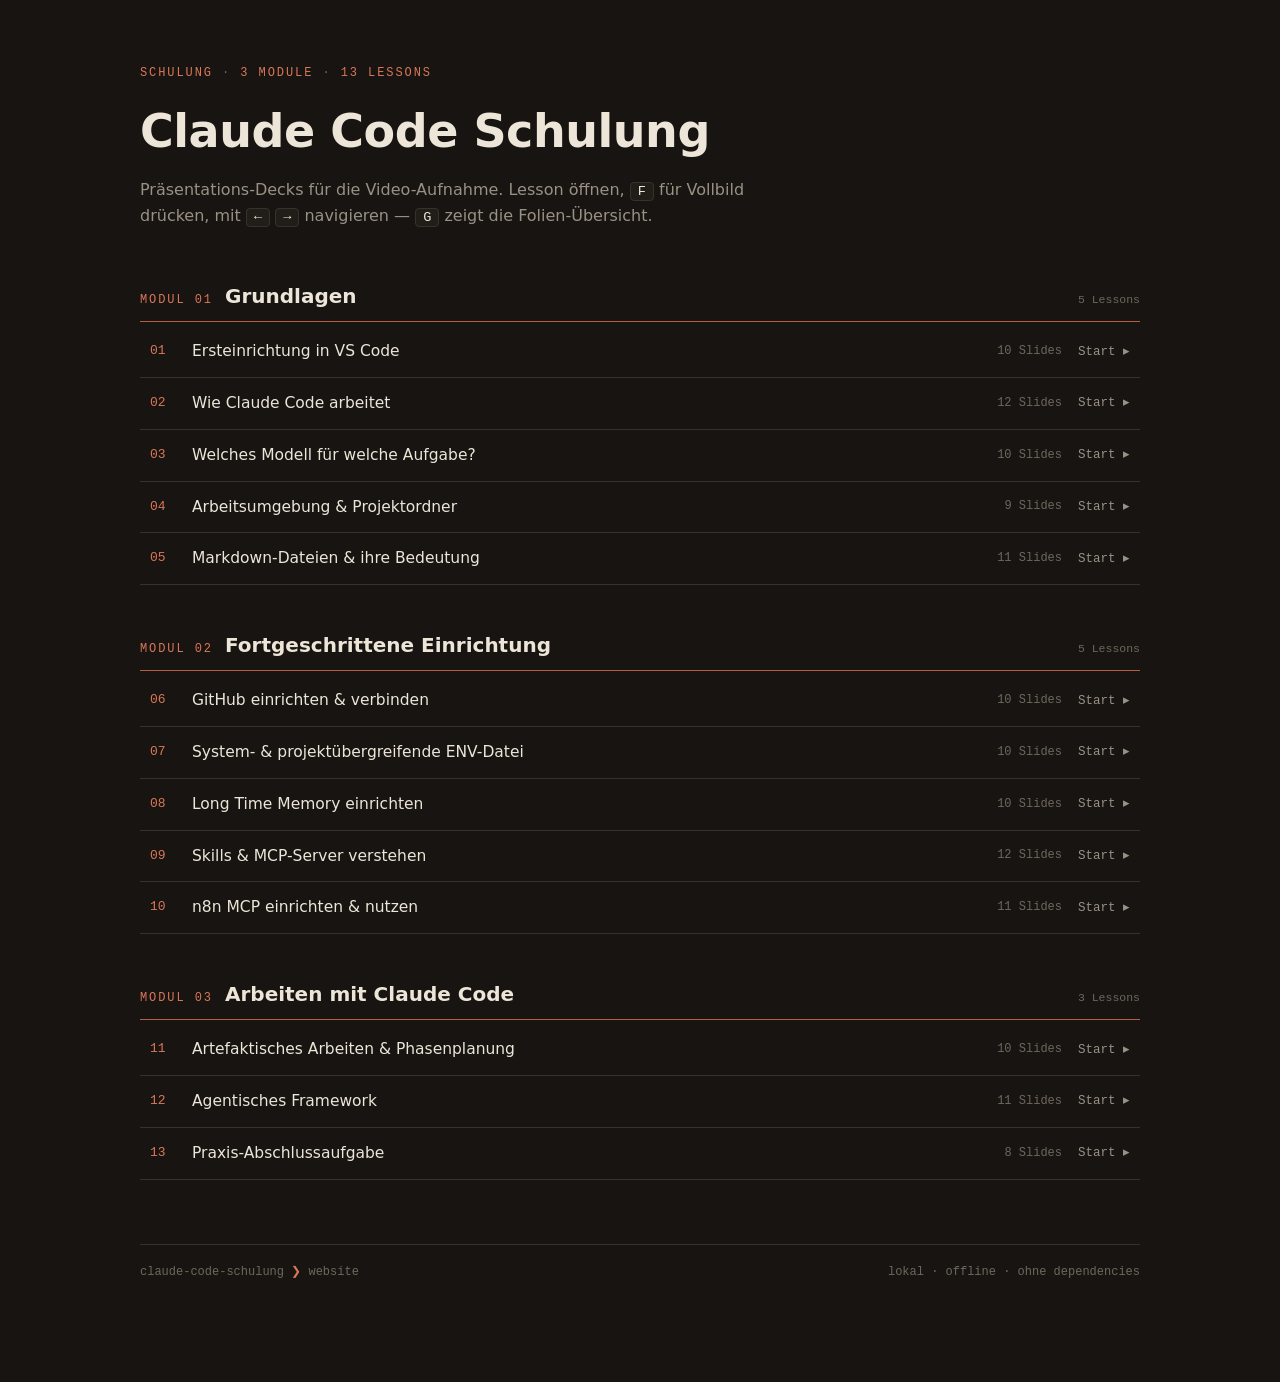
==== index.html @ 9a0b6b15 "Claude-Code-Schulung Slides (statische Website) Co-Authored-By: Claude Fable 5 <noreply@anthropic.co" ====
<!DOCTYPE html>
<html lang="de">
<head>
<meta charset="utf-8">
<meta name="viewport" content="width=device-width,initial-scale=1">
<title>Claude Code Schulung — Präsentationen</title>
<link rel="stylesheet" href="assets/style.css">
</head>
<body class="hub">
<div class="hubwrap">

<header class="hubmast">
  <div class="eyebrow">schulung <span class="dim">·</span> 3 module <span class="dim">·</span> 13 lessons</div>
  <h1>Claude Code Schulung</h1>
  <p class="hs">Präsentations-Decks für die Video-Aufnahme. Lesson öffnen, <span class="kbd2">F</span> für Vollbild drücken, mit <span class="kbd2">←</span> <span class="kbd2">→</span> navigieren — <span class="kbd2">G</span> zeigt die Folien-Übersicht.</p>
</header>

<section class="modblock">
  <div class="mh"><span class="mn">Modul 01</span><span class="mt">Grundlagen</span><span class="mc">5 Lessons</span></div>
  <a class="lrow" href="lessons/lesson-01.html"><span class="ln">01</span><span class="lt">Ersteinrichtung in VS Code</span><span class="lc">10 Slides</span><span class="go">Start ▸</span></a>
  <a class="lrow" href="lessons/lesson-02.html"><span class="ln">02</span><span class="lt">Wie Claude Code arbeitet</span><span class="lc">12 Slides</span><span class="go">Start ▸</span></a>
  <a class="lrow" href="lessons/lesson-03.html"><span class="ln">03</span><span class="lt">Welches Modell für welche Aufgabe?</span><span class="lc">10 Slides</span><span class="go">Start ▸</span></a>
  <a class="lrow" href="lessons/lesson-04.html"><span class="ln">04</span><span class="lt">Arbeitsumgebung &amp; Projektordner</span><span class="lc">9 Slides</span><span class="go">Start ▸</span></a>
  <a class="lrow" href="lessons/lesson-05.html"><span class="ln">05</span><span class="lt">Markdown-Dateien &amp; ihre Bedeutung</span><span class="lc">11 Slides</span><span class="go">Start ▸</span></a>
</section>

<section class="modblock">
  <div class="mh"><span class="mn">Modul 02</span><span class="mt">Fortgeschrittene Einrichtung</span><span class="mc">5 Lessons</span></div>
  <a class="lrow" href="lessons/lesson-06.html"><span class="ln">06</span><span class="lt">GitHub einrichten &amp; verbinden</span><span class="lc">10 Slides</span><span class="go">Start ▸</span></a>
  <a class="lrow" href="lessons/lesson-07.html"><span class="ln">07</span><span class="lt">System- &amp; projektübergreifende ENV-Datei</span><span class="lc">10 Slides</span><span class="go">Start ▸</span></a>
  <a class="lrow" href="lessons/lesson-08.html"><span class="ln">08</span><span class="lt">Long Time Memory einrichten</span><span class="lc">10 Slides</span><span class="go">Start ▸</span></a>
  <a class="lrow" href="lessons/lesson-09.html"><span class="ln">09</span><span class="lt">Skills &amp; MCP-Server verstehen</span><span class="lc">12 Slides</span><span class="go">Start ▸</span></a>
  <a class="lrow" href="lessons/lesson-10.html"><span class="ln">10</span><span class="lt">n8n MCP einrichten &amp; nutzen</span><span class="lc">11 Slides</span><span class="go">Start ▸</span></a>
</section>

<section class="modblock">
  <div class="mh"><span class="mn">Modul 03</span><span class="mt">Arbeiten mit Claude Code</span><span class="mc">3 Lessons</span></div>
  <a class="lrow" href="lessons/lesson-11.html"><span class="ln">11</span><span class="lt">Artefaktisches Arbeiten &amp; Phasenplanung</span><span class="lc">10 Slides</span><span class="go">Start ▸</span></a>
  <a class="lrow" href="lessons/lesson-12.html"><span class="ln">12</span><span class="lt">Agentisches Framework</span><span class="lc">11 Slides</span><span class="go">Start ▸</span></a>
  <a class="lrow" href="lessons/lesson-13.html"><span class="ln">13</span><span class="lt">Praxis-Abschlussaufgabe</span><span class="lc">8 Slides</span><span class="go">Start ▸</span></a>
</section>

<footer class="hubfoot">
  <span>claude-code-schulung <span style="color:var(--clay)">❯</span> website</span>
  <span>lokal · offline · ohne dependencies</span>
</footer>

</div>
</body>
</html>
---- assets/style.css ----
/* ============================================================
   CLAUDE-CODE-SCHULUNG — Design-System
   "IDE trifft Bühne" · dunkle Aufnahme-Bühne, Clay-Akzent
   Ein Stylesheet für Hub (index.html) + alle 13 Lesson-Decks.
   ============================================================ */

:root{
  --ink:#171411;            /* Seiten-Hintergrund */
  --stage:#100e0c;          /* Slide-Bühne */
  --panel:#211d18;          /* Karten/Flächen */
  --panel2:#2a251f;
  --line:#37312a;           /* Hairlines */
  --cream:#ece5d8;          /* Primärtext */
  --muted:#9a9184;          /* Sekundärtext */
  --faint:#6f675c;          /* Tertiär/Labels */
  --clay:#d97757;           /* DER Akzent (Claude-Terracotta) */
  --clay-deep:#b45f43;
  --clay-soft:rgba(217,119,87,.13);
  --sage:#97b07d;           /* semantisch: Do / Erfolg */
  --brick:#c0544a;          /* semantisch: Don't / Fehler */
  --amber:#d9a962;          /* semantisch: Hinweis */
  --f-disp:Bahnschrift,'Segoe UI Semibold','Segoe UI',system-ui,sans-serif;
  --f-body:'Segoe UI',system-ui,-apple-system,sans-serif;
  --f-mono:'Cascadia Code',Consolas,'Courier New',monospace;
}
*{box-sizing:border-box;margin:0;padding:0}
html{scroll-behavior:smooth}
body{background:var(--ink);color:var(--cream);font-family:var(--f-body);font-size:16px;line-height:1.6;-webkit-font-smoothing:antialiased}
a{color:var(--clay);text-decoration:none}
a:hover{text-decoration:underline}
::selection{background:var(--clay);color:var(--ink)}
button:focus-visible,a:focus-visible{outline:2px solid var(--clay);outline-offset:2px}

/* ============================================================
   LESSON-SEITE (Player)
   ============================================================ */
body.lesson{min-height:100vh;display:flex;flex-direction:column;padding:0 22px 26px}
.topbar{display:flex;align-items:center;gap:18px;max-width:1400px;width:100%;margin:0 auto;padding:16px 4px 14px;flex-wrap:wrap}
.topbar .back{font-family:var(--f-mono);font-size:13px;color:var(--muted);white-space:nowrap}
.topbar .back:hover{color:var(--clay);text-decoration:none}
.tb-title{font-family:var(--f-disp);font-weight:600;font-size:16px;color:var(--cream)}
.tb-hint{margin-left:auto;font-family:var(--f-mono);font-size:12px;color:var(--faint)}
.tb-hint b{color:var(--muted);font-weight:400;border:1px solid var(--line);border-radius:4px;padding:1px 7px;background:var(--panel)}
.playerbox{width:100%;max-width:1400px;margin:0 auto;flex:1;display:flex;flex-direction:column;justify-content:center}

/* Vollbild-Wrapper: hält 16:9 auch auf Nicht-16:9-Screens (Letterbox) */
#fswrap{background:#000;border-radius:10px}
#fswrap:fullscreen{display:flex;align-items:center;justify-content:center;border-radius:0}
#fswrap:fullscreen .stage{width:min(100vw,calc(100vh*16/9));border:0;border-radius:0}

.stage{position:relative;width:100%;aspect-ratio:16/9;background:var(--stage);overflow:hidden;border-radius:10px;
  border:1px solid var(--line);container-type:inline-size;cursor:default;outline:none}

/* ---------- Slide-Basis: Inhalt IMMER vertikal zentriert ---------- */
.slide{position:absolute;inset:0;padding:5cqi 7.5cqi 8cqi;display:flex;flex-direction:column;justify-content:center;
  overflow:hidden;opacity:0;visibility:hidden;transform:translateY(1.2cqi);
  transition:opacity .38s ease,transform .38s ease,visibility .38s}
.slide.on{opacity:1;visibility:visible;transform:none}
@media(prefers-reduced-motion:reduce){.slide{transition:none}}

.s-eyebrow{font-family:var(--f-mono);font-size:1.5cqi;letter-spacing:.18em;text-transform:uppercase;color:var(--clay);margin-bottom:2.2cqi}
.s-eyebrow .dim{color:var(--faint)}
.s-title{font-family:var(--f-disp);font-weight:600;font-size:4.3cqi;line-height:1.12;letter-spacing:-.005em;text-wrap:balance;margin-bottom:3.2cqi}
.s-sub{font-size:2.1cqi;color:var(--muted);margin-top:-1.8cqi;margin-bottom:3cqi;max-width:70%}
.s-body{font-size:2.1cqi;color:var(--muted)}

/* ============================================================
   ARCHETYP A1 — TITEL
   ============================================================ */
.t-big{font-family:var(--f-disp);font-weight:600;font-size:7cqi;line-height:1.05;letter-spacing:-.012em;text-wrap:balance;max-width:82%}
.t-sub{font-size:2.4cqi;color:var(--muted);margin-top:2.8cqi;max-width:62%}
.t-prompt{font-family:var(--f-mono);font-size:1.9cqi;color:var(--faint);margin-top:5.5cqi}
.t-prompt .chev{color:var(--clay)}
.t-prompt .cursor{display:inline-block;width:1cqi;height:2.3cqi;background:var(--clay);vertical-align:text-bottom;margin-left:.5cqi;animation:blink 1.1s steps(1) infinite}
@keyframes blink{50%{opacity:0}}
@media(prefers-reduced-motion:reduce){.t-prompt .cursor{animation:none}}

/* ============================================================
   ARCHETYP A2 — LERNZIELE (max 4–5)
   ============================================================ */
.goals{display:flex;flex-direction:column;gap:2cqi;max-width:84%}
.goal{display:flex;gap:2.6cqi;align-items:baseline;border-bottom:1px solid var(--line);padding-bottom:2cqi}
.goal:last-child{border-bottom:0;padding-bottom:0}
.goal .n{font-family:var(--f-mono);font-size:1.7cqi;color:var(--clay);letter-spacing:.1em}
.goal .g{font-size:2.4cqi;color:var(--cream)}
.goal .g small{display:block;font-size:1.75cqi;color:var(--faint);margin-top:.35cqi}

/* ============================================================
   ARCHETYP A3 — KONZEPT-KARTEN (.cards2 / .cards3 / .cards4)
   ============================================================ */
.cards2,.cards3,.cards4{display:grid;gap:2.4cqi}
.cards2{grid-template-columns:1fr 1fr}
.cards3{grid-template-columns:1fr 1fr 1fr}
.cards4{grid-template-columns:1fr 1fr 1fr 1fr;gap:1.8cqi}
.mcard{border:1px solid var(--line);background:var(--panel);border-radius:.9cqi;padding:2.8cqi 2.6cqi;display:flex;flex-direction:column;gap:1.3cqi}
.mcard.hero{border-color:var(--clay-deep);background:linear-gradient(180deg,var(--clay-soft),var(--panel) 70%)}
.mcard .role{font-family:var(--f-mono);font-size:1.4cqi;letter-spacing:.14em;text-transform:uppercase;color:var(--clay)}
.mcard h3{font-family:var(--f-disp);font-weight:600;font-size:2.7cqi}
.mcard p{font-size:1.8cqi;color:var(--muted);line-height:1.5}
.mcard .chips{display:flex;gap:.9cqi;font-family:var(--f-mono);font-size:1.35cqi;margin-top:auto}
.mcard .chips span{border:1px solid var(--line);border-radius:99px;padding:.35cqi 1.1cqi;color:var(--muted)}
.mcard .chips .hot{color:var(--clay);border-color:var(--clay-deep)}
.cards4 .mcard{padding:2.2cqi 2cqi}
.cards4 .mcard h3{font-size:2.2cqi}
.cards4 .mcard p{font-size:1.6cqi}

/* ============================================================
   ARCHETYP A4 — VERGLEICHSTABELLE (Balken statt Zahlenwüste)
   ============================================================ */
.ctable{width:100%;border-collapse:collapse;font-size:1.95cqi}
.ctable th,.ctable td{padding:1.6cqi 2cqi;border-bottom:1px solid var(--line);text-align:left;vertical-align:top}
.ctable thead th{font-family:var(--f-mono);font-size:1.5cqi;letter-spacing:.13em;text-transform:uppercase;color:var(--clay);border-bottom:1px solid var(--clay-deep)}
.ctable td:first-child,.ctable tbody th{font-family:var(--f-mono);font-size:1.5cqi;letter-spacing:.1em;text-transform:uppercase;color:var(--faint);font-weight:400}
.ctable .bar{font-family:var(--f-mono);letter-spacing:.18em;color:var(--clay)}
.ctable .bar i{font-style:normal;color:#463d33}
.ctable .good{color:var(--sage)} .ctable .bad{color:var(--brick)}

/* ============================================================
   ARCHETYP A5 — TERMINAL-DEMO
   ============================================================ */
.term{align-self:center;width:82%;background:#0c0a09;border:1px solid var(--line);border-radius:1cqi;overflow:hidden;box-shadow:0 2cqi 5cqi rgba(0,0,0,.45)}
.term.wide{width:92%}
.term .bar2{display:flex;align-items:center;gap:.8cqi;background:var(--panel);padding:1cqi 1.6cqi;border-bottom:1px solid var(--line)}
.term .dot{width:1.1cqi;height:1.1cqi;border-radius:50%;background:#463d33}
.term .dot.r{background:#b4564a}.term .dot.y{background:#c9a35a}.term .dot.g{background:#7d9a67}
.term .tt{font-family:var(--f-mono);font-size:1.3cqi;color:var(--faint);margin-left:1cqi}
.term pre{font-family:var(--f-mono);font-size:1.7cqi;line-height:1.75;padding:2cqi 2.6cqi;color:var(--cream);overflow:hidden;white-space:pre-wrap}
.term .c{color:var(--faint)}            /* Kommentar/gedimmt */
.term .k{color:var(--clay)}             /* Befehl/Keyword */
.term .ok{color:var(--sage)}            /* Erfolg */
.term .err{color:var(--brick)}          /* Fehler */
.term .dim2{color:#5d554a}              /* stark gedimmt */
.term .y2{color:var(--amber)}           /* Warnung/Frage */
.caption{font-size:1.8cqi;color:var(--faint);text-align:center;margin-top:2.2cqi}
.caption code,.caption .kbd{font-family:var(--f-mono);color:var(--clay)}

/* ============================================================
   ARCHETYP A6 — EDITOR / DATEI-ANSICHT (z.B. CLAUDE.md, .env)
   ============================================================ */
.editor{align-self:center;width:84%;background:#0c0a09;border:1px solid var(--line);border-radius:1cqi;overflow:hidden;box-shadow:0 2cqi 5cqi rgba(0,0,0,.45)}
.editor .tabbar{display:flex;align-items:center;background:var(--panel);border-bottom:1px solid var(--line)}
.editor .tab{font-family:var(--f-mono);font-size:1.35cqi;color:var(--cream);background:#0c0a09;padding:1cqi 2cqi;border-right:1px solid var(--line)}
.editor .tab .fico{color:var(--clay);margin-right:.7cqi}
.editor .tab2{font-family:var(--f-mono);font-size:1.35cqi;color:var(--faint);padding:1cqi 2cqi}
.editor pre{font-family:var(--f-mono);font-size:1.65cqi;line-height:1.8;padding:2cqi 2.6cqi;color:var(--muted);overflow:hidden;white-space:pre-wrap;counter-reset:ln}
.editor pre .ln{display:block}
.editor pre .ln::before{counter-increment:ln;content:counter(ln,decimal-leading-zero);color:#463d33;margin-right:2cqi}
.editor .h{color:var(--clay)}           /* Markdown-Heading / Key */
.editor .s{color:var(--sage)}           /* String/Wert */
.editor .b{color:var(--cream)}          /* betont */
.editor .cm{color:#5d554a}              /* Kommentar */

/* ============================================================
   ARCHETYP A7 — DO / DON'T
   ============================================================ */
.dd{display:grid;grid-template-columns:1fr 1fr;gap:2.4cqi}
.ddcol{border:1px solid var(--line);border-radius:.9cqi;background:var(--panel);padding:2.6cqi;display:flex;flex-direction:column;gap:1.6cqi}
.ddcol.bad{border-top:.45cqi solid var(--brick)} .ddcol.good{border-top:.45cqi solid var(--sage)}
.ddcol h3{font-family:var(--f-mono);font-size:1.6cqi;letter-spacing:.16em;text-transform:uppercase}
.ddcol.bad h3{color:var(--brick)} .ddcol.good h3{color:var(--sage)}
.ddcol ul{list-style:none}
.ddcol li{font-size:1.95cqi;color:var(--muted);padding-left:2.4cqi;position:relative;margin-bottom:1.2cqi}
.ddcol li:last-child{margin-bottom:0}
.ddcol.bad li::before{content:"✕";position:absolute;left:0;color:var(--brick);font-family:var(--f-mono)}
.ddcol.good li::before{content:"✓";position:absolute;left:0;color:var(--sage);font-family:var(--f-mono)}
.ddcol li b{color:var(--cream);font-weight:600}

/* ============================================================
   ARCHETYP A8 — ENTSCHEIDUNGS-FLOW (Situation → Empfehlung)
   ============================================================ */
.flow{display:flex;flex-direction:column;gap:1.8cqi;max-width:90%}
.frow{display:grid;grid-template-columns:1fr 4cqi 1fr;align-items:center;gap:1.4cqi}
.fbox{border:1px solid var(--line);background:var(--panel);border-radius:.7cqi;padding:1.6cqi 2.2cqi;font-size:1.9cqi;color:var(--muted)}
.fbox b{color:var(--cream);font-weight:600}
.farrow{font-family:var(--f-mono);color:var(--clay);font-size:2.2cqi;text-align:center}
.fmodel{border:1px solid var(--clay-deep);background:var(--clay-soft);border-radius:.7cqi;padding:1.6cqi 2.2cqi;
  font-family:var(--f-mono);font-size:1.85cqi;color:var(--clay);letter-spacing:.06em}
.fmodel small{display:block;font-family:var(--f-body);font-size:1.45cqi;color:var(--muted);letter-spacing:0;margin-top:.3cqi}

/* ============================================================
   ARCHETYP A9 — DIAGRAMM (Orchestrator / Ebenen / Pipeline)
   ============================================================ */
.diag{display:flex;flex-direction:column;align-items:center;gap:0;width:100%}
.dlvl{display:flex;justify-content:center;gap:2cqi;width:100%}
.dnode{border:1px solid var(--line);background:var(--panel);border-radius:.8cqi;padding:1.6cqi 2.4cqi;text-align:center;min-width:16cqi}
.dnode .dt{font-family:var(--f-disp);font-weight:600;font-size:2cqi;color:var(--cream)}
.dnode .dr{font-family:var(--f-mono);font-size:1.25cqi;letter-spacing:.12em;text-transform:uppercase;color:var(--faint);margin-top:.4cqi}
.dnode.hub{border-color:var(--clay-deep);background:var(--clay-soft)}
.dnode.hub .dt{color:var(--clay)}
.dconn{width:1px;height:2.6cqi;background:var(--clay-deep)}
.dconn.wide{width:60%;height:1px;margin:0}
.dfan{display:flex;justify-content:center;width:70%}
.dfan span{flex:1;height:2.6cqi;border-left:1px solid var(--clay-deep)}
.dfan span:first-child{border-left:none}
.dfan.top span{border-left:none;border-right:1px solid var(--clay-deep)}
.dfan.top span:last-child{border-right:none}

/* Pipeline horizontal (Schritt → Schritt → Schritt) */
.pipe{display:flex;align-items:stretch;justify-content:center;gap:1.2cqi;width:100%}
.pipe .pstep{flex:1;border:1px solid var(--line);background:var(--panel);border-radius:.8cqi;padding:1.8cqi 1.6cqi;text-align:center}
.pipe .pstep.hot{border-color:var(--clay-deep);background:var(--clay-soft)}
.pipe .pstep .pn{font-family:var(--f-mono);font-size:1.3cqi;color:var(--clay);letter-spacing:.14em}
.pipe .pstep .pt{font-family:var(--f-disp);font-weight:600;font-size:1.95cqi;margin-top:.5cqi}
.pipe .pstep .pd{font-size:1.5cqi;color:var(--faint);margin-top:.4cqi;line-height:1.4}
.pipe .parr{align-self:center;font-family:var(--f-mono);font-size:2.2cqi;color:var(--clay)}

/* ============================================================
   ARCHETYP A10 — RECAP + MERKSATZ
   ============================================================ */
.recap{display:grid;grid-template-columns:1.1fr 1fr;gap:3cqi;align-items:center}
.rl{list-style:none}
.rl li{font-size:2.1cqi;color:var(--muted);padding:1.4cqi 0 1.4cqi 3cqi;position:relative;border-bottom:1px dashed var(--line)}
.rl li:last-child{border-bottom:0}
.rl li::before{content:"✓";position:absolute;left:0;color:var(--sage);font-family:var(--f-mono)}
.rl li b{color:var(--cream)}
.merk{border:1px solid var(--clay-deep);background:var(--clay-soft);border-radius:1cqi;padding:3.2cqi 3cqi;text-align:center}
.merk .tag2{font-family:var(--f-mono);font-size:1.4cqi;letter-spacing:.2em;text-transform:uppercase;color:var(--clay);margin-bottom:1.5cqi}
.merk p{font-family:var(--f-disp);font-weight:600;font-size:3cqi;line-height:1.25;text-wrap:balance}

/* ============================================================
   WEITERE BAUSTEINE
   ============================================================ */
/* Statement — EIN Gedanke, groß und zentriert */
.statement{text-align:center;align-items:center}
.statement .st-kicker{font-family:var(--f-mono);font-size:1.5cqi;letter-spacing:.2em;text-transform:uppercase;color:var(--clay);margin-bottom:2.4cqi}
.statement .st-text{font-family:var(--f-disp);font-weight:600;font-size:5cqi;line-height:1.18;text-wrap:balance;max-width:80%;margin:0 auto}
.statement .st-text em{font-style:normal;color:var(--clay)}
.statement .st-note{font-size:2cqi;color:var(--muted);margin-top:2.6cqi;max-width:60%;margin-left:auto;margin-right:auto}

/* Punkte-Liste mit Bold-Lead (max 5) */
.points{list-style:none;display:flex;flex-direction:column;gap:1.9cqi;max-width:84%}
.points li{font-size:2.25cqi;color:var(--muted);padding-left:3cqi;position:relative}
.points li::before{content:"▸";position:absolute;left:0;color:var(--clay);font-family:var(--f-mono)}
.points li b{color:var(--cream);font-weight:600}
.points li small{display:block;font-size:1.7cqi;color:var(--faint);margin-top:.3cqi}

/* Split: links Text, rechts Visual (Term/Editor/Karte) */
.split{display:grid;grid-template-columns:1fr 1.15fr;gap:3.4cqi;align-items:center}
.split .points{max-width:100%}
.split .term,.split .editor{width:100%;align-self:center}

/* Nummerierte Schritte horizontal (Prozess, max 5) */
.steps{display:flex;align-items:stretch;gap:1.2cqi}
.steps .step{flex:1;border:1px solid var(--line);background:var(--panel);border-radius:.8cqi;padding:1.9cqi 1.7cqi}
.steps .step .sn{font-family:var(--f-mono);font-size:1.4cqi;color:var(--clay);letter-spacing:.12em}
.steps .step h4{font-family:var(--f-disp);font-weight:600;font-size:1.95cqi;margin:.6cqi 0 .5cqi}
.steps .step p{font-size:1.5cqi;color:var(--faint);line-height:1.45}
.steps .sarr{align-self:center;font-family:var(--f-mono);font-size:2cqi;color:var(--clay)}

/* Tastatur-Chip */
.kbd{font-family:var(--f-mono);font-size:.9em;border:1px solid var(--line);border-radius:.4cqi;background:var(--panel);padding:.15cqi .8cqi;color:var(--cream)}

/* Hinweis-Box auf Slides */
.snote{border:1px solid var(--line);border-left:.45cqi solid var(--amber);background:var(--panel);border-radius:0 .7cqi .7cqi 0;
  padding:1.6cqi 2.2cqi;font-size:1.85cqi;color:var(--muted);max-width:84%}
.snote b{color:var(--cream)}

/* ============================================================
   HUD + PROGRESS + OVERLAY (von slides.js erzeugt)
   ============================================================ */
.hud{position:absolute;left:0;right:0;bottom:0;height:5cqi;display:flex;align-items:center;gap:2cqi;
  padding:0 7.5cqi;font-family:var(--f-mono);font-size:1.35cqi;color:var(--faint);pointer-events:none;z-index:3}
.hud .path{letter-spacing:.06em}
.hud .path .chev{color:var(--clay)}
.hud .count{margin-left:auto;letter-spacing:.14em}
.ptrack{position:absolute;left:0;bottom:0;height:.45cqi;width:100%;background:rgba(255,255,255,.05);z-index:3}
.pfill{height:100%;background:var(--clay);width:0%;transition:width .3s ease}
@media(prefers-reduced-motion:reduce){.pfill{transition:none}}

.ov{position:absolute;inset:0;background:rgba(12,10,9,.96);display:none;flex-direction:column;justify-content:center;padding:6cqi 7.5cqi;z-index:5}
.ov.on{display:flex}
.ov h4{font-family:var(--f-mono);font-size:1.5cqi;letter-spacing:.18em;text-transform:uppercase;color:var(--clay);margin-bottom:2.4cqi}
.ov button{all:unset;display:flex;gap:2cqi;align-items:baseline;font-size:1.95cqi;color:var(--muted);padding:1.05cqi .8cqi;
  border-bottom:1px solid var(--line);cursor:pointer}
.ov button:hover,.ov button:focus-visible{color:var(--cream);background:rgba(255,255,255,.03)}
.ov button .n{font-family:var(--f-mono);font-size:1.45cqi;color:var(--clay)}
.ov button.cur .n::after{content:" ●"}

/* Steuerleiste unter der Bühne (von slides.js erzeugt) */
.ctrl{display:flex;align-items:center;gap:10px;margin-top:14px;flex-wrap:wrap}
.btn{all:unset;font-family:var(--f-mono);font-size:13px;letter-spacing:.06em;color:var(--cream);background:var(--panel);
  border:1px solid var(--line);border-radius:6px;padding:9px 16px;cursor:pointer;transition:border-color .15s,background .15s}
.btn:hover{border-color:var(--clay-deep);background:var(--panel2)}
.btn.primary{background:var(--clay);border-color:var(--clay);color:#1a120d;font-weight:600}
.btn.primary:hover{background:#e2825f}
.ctrl .keys{margin-left:auto;font-family:var(--f-mono);font-size:12px;color:var(--faint)}
.ctrl .keys b{color:var(--muted);font-weight:400;border:1px solid var(--line);border-radius:4px;padding:2px 7px;background:var(--panel)}

/* ============================================================
   HUB (index.html)
   ============================================================ */
body.hub{padding:0 24px 100px}
.hubwrap{max-width:1000px;margin:0 auto}
.hubmast{padding:64px 0 8px}
.eyebrow{font-family:var(--f-mono);font-size:12px;letter-spacing:.16em;text-transform:uppercase;color:var(--clay)}
.eyebrow .dim{color:var(--faint)}
.hubmast h1{font-family:var(--f-disp);font-weight:600;font-size:clamp(32px,4.6vw,46px);letter-spacing:-.01em;margin:12px 0 8px}
.hubmast .hs{color:var(--muted);max-width:60ch}
.hubmast .hs .kbd2{font-family:var(--f-mono);font-size:.85em;border:1px solid var(--line);border-radius:4px;background:var(--panel);padding:1px 7px;color:var(--cream)}
.modblock{margin-top:44px}
.modblock .mh{display:flex;align-items:baseline;gap:12px;border-bottom:1px solid var(--clay-deep);padding-bottom:9px;margin-bottom:4px}
.modblock .mh .mn{font-family:var(--f-mono);font-size:12px;letter-spacing:.16em;color:var(--clay);text-transform:uppercase;white-space:nowrap}
.modblock .mh .mt{font-family:var(--f-disp);font-weight:600;font-size:20px}
.modblock .mh .mc{margin-left:auto;font-family:var(--f-mono);font-size:11.5px;color:var(--faint);white-space:nowrap}
a.lrow{display:flex;align-items:center;gap:16px;padding:13px 10px;border-bottom:1px solid var(--line);color:var(--cream);transition:background .15s}
a.lrow:hover{background:rgba(255,255,255,.025);text-decoration:none}
.lrow .ln{font-family:var(--f-mono);font-size:13px;color:var(--clay);width:26px;flex-shrink:0}
.lrow .lt{font-size:15.5px}
.lrow .lc{margin-left:auto;font-family:var(--f-mono);font-size:12px;color:var(--faint);white-space:nowrap}
.lrow .go{font-family:var(--f-mono);font-size:12.5px;color:var(--muted);white-space:nowrap}
.lrow:hover .go{color:var(--clay)}
.hubfoot{margin-top:64px;border-top:1px solid var(--line);padding-top:18px;font-family:var(--f-mono);font-size:12px;color:var(--faint);
  display:flex;justify-content:space-between;gap:12px;flex-wrap:wrap}
@media(max-width:680px){.lrow .lc{display:none}.tb-hint{display:none}}
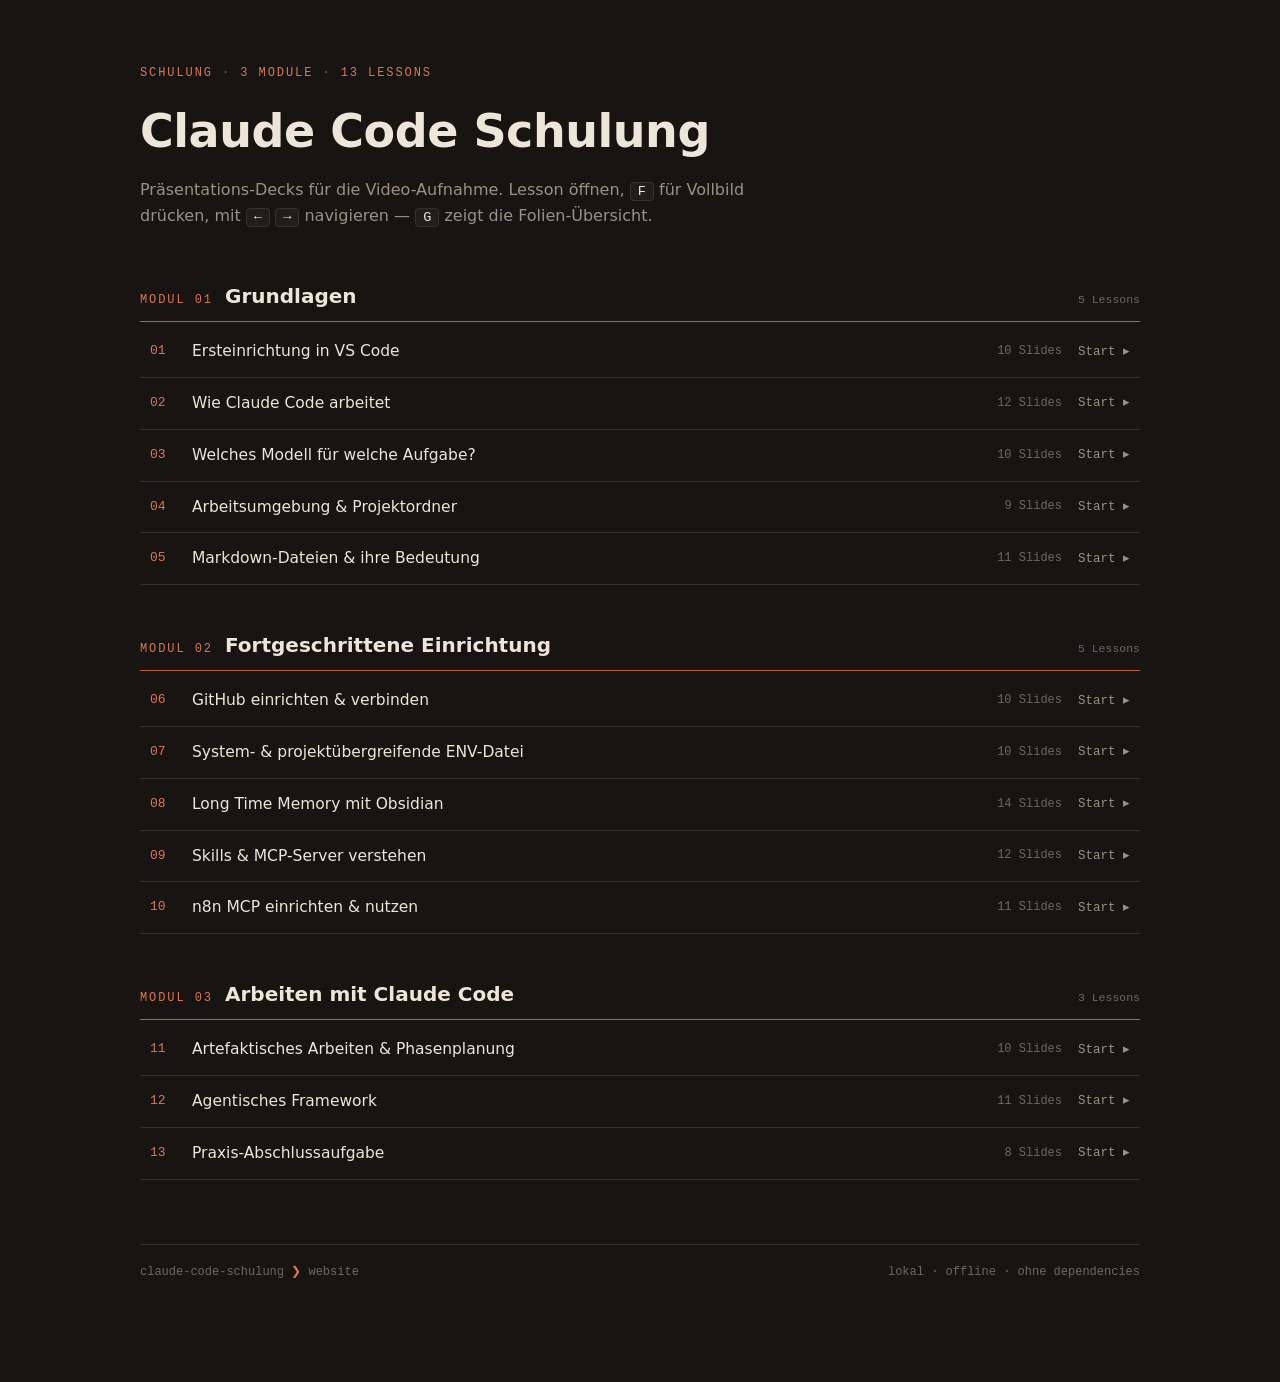
==== commit 924804f6: "Lesson 08: Umbau auf Long Time Memory mit Obsidian (MCP-Setup, 14 Slides) Co-Authored-By: Claude Fab" ====
--- a/index.html
+++ b/index.html
@@ -28,7 +28,7 @@
   <div class="mh"><span class="mn">Modul 02</span><span class="mt">Fortgeschrittene Einrichtung</span><span class="mc">5 Lessons</span></div>
   <a class="lrow" href="lessons/lesson-06.html"><span class="ln">06</span><span class="lt">GitHub einrichten &amp; verbinden</span><span class="lc">10 Slides</span><span class="go">Start ▸</span></a>
   <a class="lrow" href="lessons/lesson-07.html"><span class="ln">07</span><span class="lt">System- &amp; projektübergreifende ENV-Datei</span><span class="lc">10 Slides</span><span class="go">Start ▸</span></a>
-  <a class="lrow" href="lessons/lesson-08.html"><span class="ln">08</span><span class="lt">Long Time Memory einrichten</span><span class="lc">10 Slides</span><span class="go">Start ▸</span></a>
+  <a class="lrow" href="lessons/lesson-08.html"><span class="ln">08</span><span class="lt">Long Time Memory mit Obsidian</span><span class="lc">14 Slides</span><span class="go">Start ▸</span></a>
   <a class="lrow" href="lessons/lesson-09.html"><span class="ln">09</span><span class="lt">Skills &amp; MCP-Server verstehen</span><span class="lc">12 Slides</span><span class="go">Start ▸</span></a>
   <a class="lrow" href="lessons/lesson-10.html"><span class="ln">10</span><span class="lt">n8n MCP einrichten &amp; nutzen</span><span class="lc">11 Slides</span><span class="go">Start ▸</span></a>
 </section>
